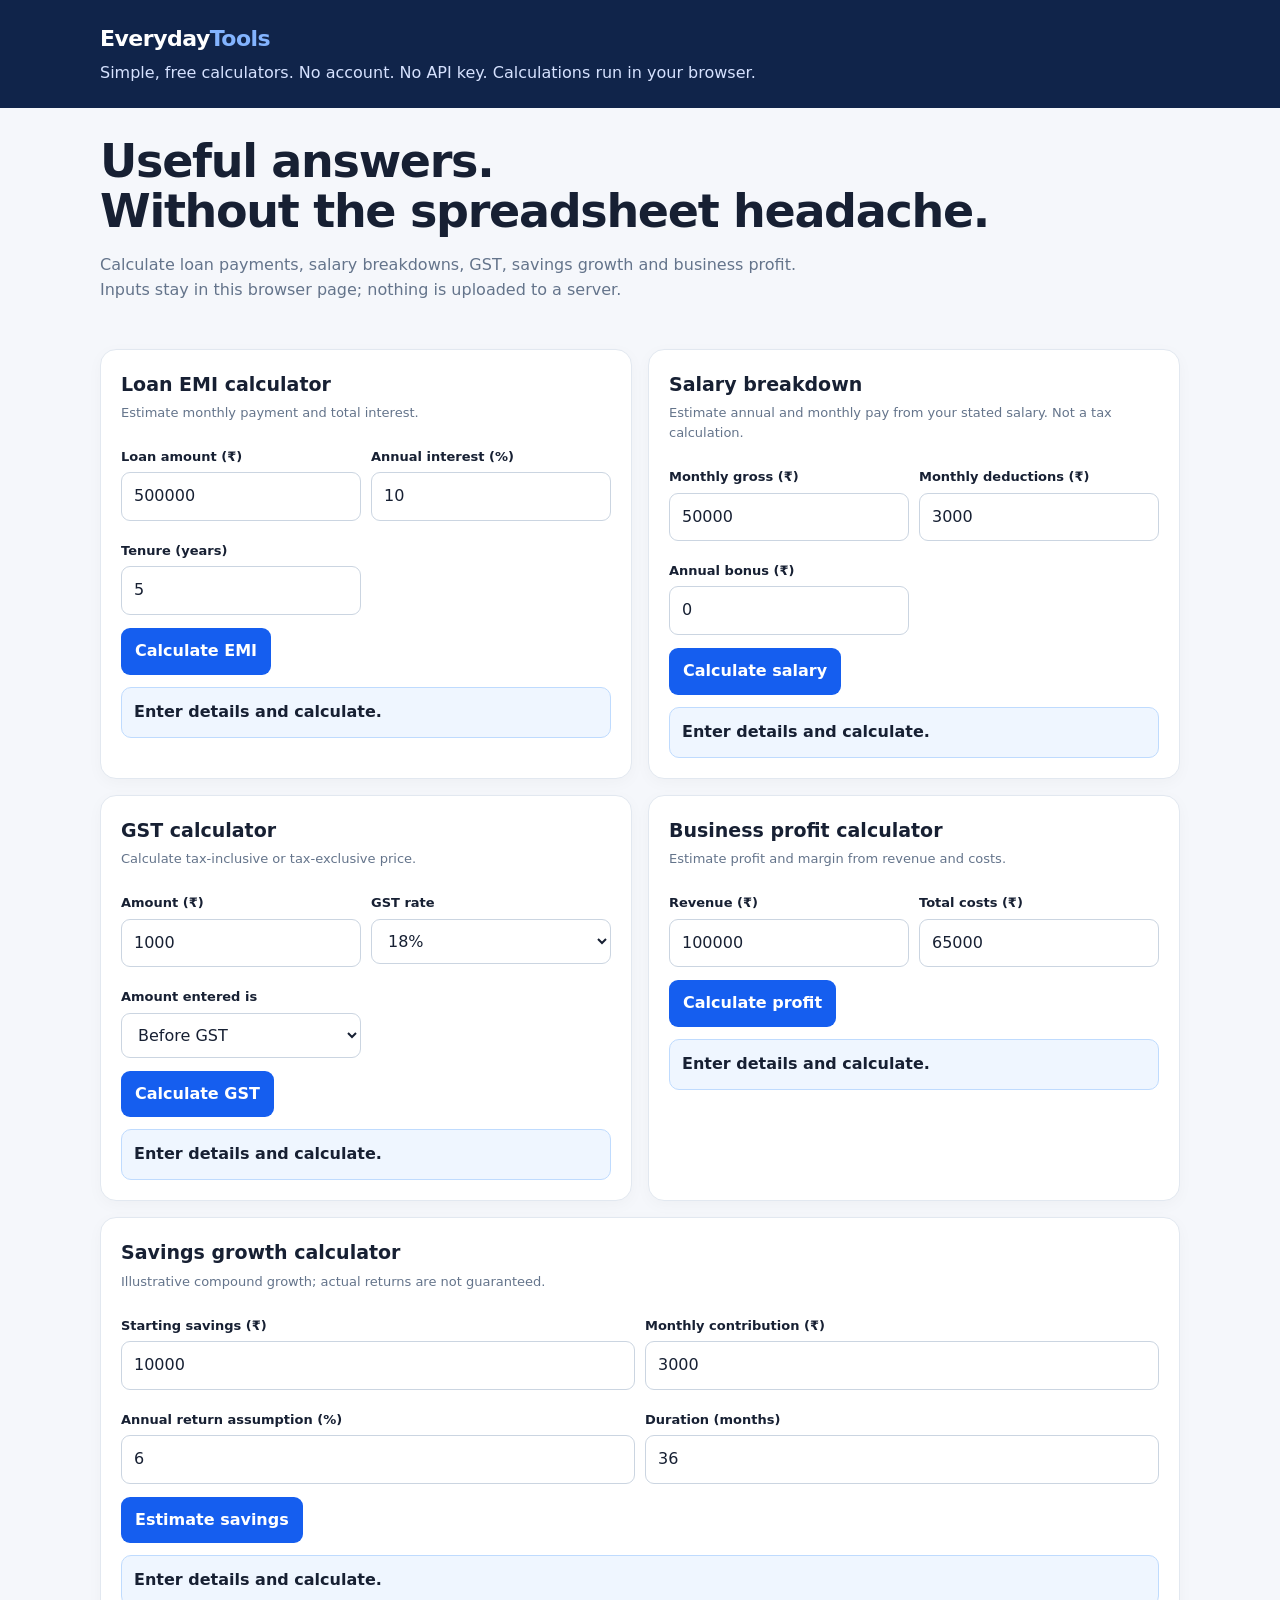
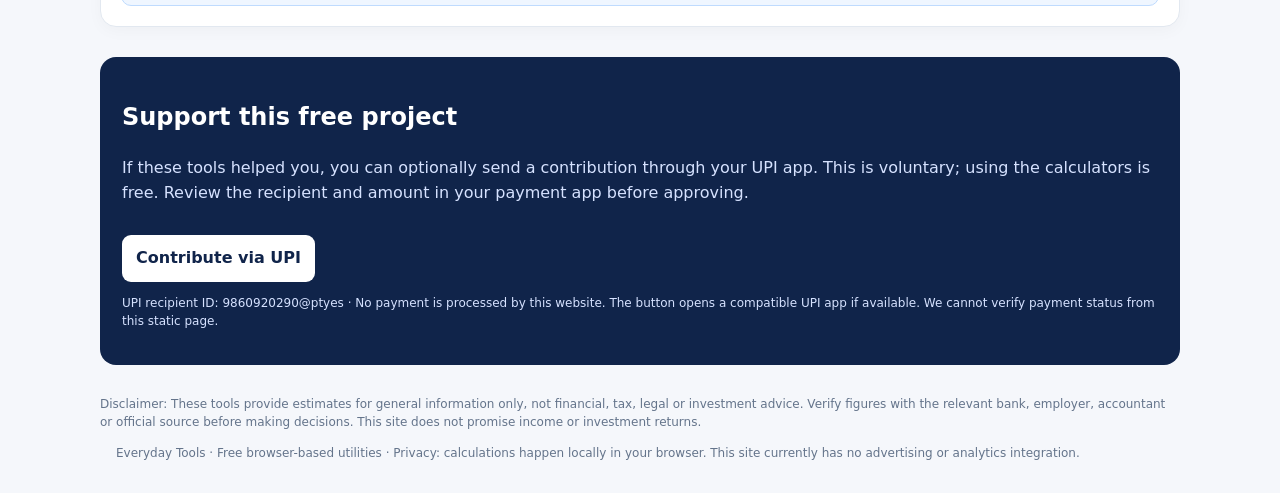
==== utility-hub/index.html @ 8809e0bb "Add Everyday Tools utility hub with local calculators and optional UPI contribution" ====
<!doctype html>
<html lang="en">
<head>
<meta charset="utf-8"><meta name="viewport" content="width=device-width,initial-scale=1">
<meta name="description" content="Free, privacy-friendly salary, EMI, savings, GST and business profit calculators. No sign-up or paid API required.">
<title>Everyday Tools — Free Calculators</title>
<style>
:root{color-scheme:light;--ink:#172033;--muted:#64748b;--line:#e2e8f0;--panel:#fff;--bg:#f5f7fb;--brand:#155eef;--green:#087443}*{box-sizing:border-box}body{margin:0;background:var(--bg);color:var(--ink);font:16px/1.55 system-ui,-apple-system,BlinkMacSystemFont,"Segoe UI",sans-serif}header{background:#10244a;color:white;padding:22px 16px}header .wrap,main,footer{max-width:1080px;margin:auto}.brand{font-weight:850;font-size:22px;letter-spacing:-.5px}.brand span{color:#83b4ff}.sub{color:#d6e2ff;margin:5px 0 0}.hero{padding:28px 0 12px}.hero h1{font-size:clamp(30px,5vw,46px);line-height:1.1;letter-spacing:-1.3px;margin:0 0 12px}.hero p{color:var(--muted);max-width:720px}.tools{display:grid;grid-template-columns:repeat(2,minmax(0,1fr));gap:16px;margin:18px 0 30px}.card{background:var(--panel);border:1px solid var(--line);border-radius:16px;padding:20px;box-shadow:0 4px 16px #0f172a08;min-width:0}.card h2{font-size:19px;margin:0 0 4px}.desc{color:var(--muted);font-size:13px;margin:0 0 14px}label{display:block;font-size:13px;font-weight:650;margin:10px 0 5px}input,select{width:100%;border:1px solid #cbd5e1;border-radius:9px;padding:11px 12px;font:inherit;background:white;color:var(--ink)}.fields{display:grid;grid-template-columns:1fr 1fr;gap:10px}button,.btn{display:inline-block;border:0;border-radius:9px;padding:11px 14px;background:var(--brand);color:white;font-weight:750;text-decoration:none;cursor:pointer;font:inherit;font-weight:750;margin-top:13px}.result{background:#eff6ff;border:1px solid #bfdbfe;padding:12px;border-radius:10px;margin-top:12px;min-height:48px;font-weight:750;overflow-wrap:anywhere}.result small{display:block;color:#475569;font-weight:500}.wide{grid-column:1/-1}.support{background:#10244a;color:white;border-radius:16px;padding:22px;margin:18px 0 30px}.support p{color:#d6e2ff}.support a{background:#fff;color:#10244a}.note{font-size:12px;color:var(--muted)}footer{padding:0 16px 30px;color:var(--muted);font-size:12px} @media(max-width:720px){.tools{grid-template-columns:1fr}.wide{grid-column:auto}.fields{gap:8px}.card{padding:16px}}
</style>
</head>
<body>
<header><div class="wrap"><div class="brand">Everyday<span>Tools</span></div><p class="sub">Simple, free calculators. No account. No API key. Calculations run in your browser.</p></div></header>
<main>
<section class="hero"><h1>Useful answers.<br>Without the spreadsheet headache.</h1><p>Calculate loan payments, salary breakdowns, GST, savings growth and business profit. Inputs stay in this browser page; nothing is uploaded to a server.</p></section>
<div class="tools">
<section class="card"><h2>Loan EMI calculator</h2><p class="desc">Estimate monthly payment and total interest.</p><div class="fields"><div><label for="principal">Loan amount (₹)</label><input id="principal" type="number" min="0" value="500000"></div><div><label for="rate">Annual interest (%)</label><input id="rate" type="number" min="0" step=".1" value="10"></div><div><label for="tenure">Tenure (years)</label><input id="tenure" type="number" min=".1" step=".5" value="5"></div></div><button onclick="emi()">Calculate EMI</button><div class="result" id="emiResult" aria-live="polite">Enter details and calculate.</div></section>
<section class="card"><h2>Salary breakdown</h2><p class="desc">Estimate annual and monthly pay from your stated salary. Not a tax calculation.</p><div class="fields"><div><label for="monthly">Monthly gross (₹)</label><input id="monthly" type="number" min="0" value="50000"></div><div><label for="deduct">Monthly deductions (₹)</label><input id="deduct" type="number" min="0" value="3000"></div><div><label for="bonus">Annual bonus (₹)</label><input id="bonus" type="number" min="0" value="0"></div></div><button onclick="salary()">Calculate salary</button><div class="result" id="salaryResult" aria-live="polite">Enter details and calculate.</div></section>
<section class="card"><h2>GST calculator</h2><p class="desc">Calculate tax-inclusive or tax-exclusive price.</p><div class="fields"><div><label for="amount">Amount (₹)</label><input id="amount" type="number" min="0" value="1000"></div><div><label for="gstRate">GST rate</label><select id="gstRate"><option value="5">5%</option><option value="12">12%</option><option value="18" selected>18%</option><option value="28">28%</option></select></div><div><label for="gstMode">Amount entered is</label><select id="gstMode"><option value="exclusive">Before GST</option><option value="inclusive">Including GST</option></select></div></div><button onclick="gst()">Calculate GST</button><div class="result" id="gstResult" aria-live="polite">Enter details and calculate.</div></section>
<section class="card"><h2>Business profit calculator</h2><p class="desc">Estimate profit and margin from revenue and costs.</p><div class="fields"><div><label for="revenue">Revenue (₹)</label><input id="revenue" type="number" min="0" value="100000"></div><div><label for="cost">Total costs (₹)</label><input id="cost" type="number" min="0" value="65000"></div></div><button onclick="profit()">Calculate profit</button><div class="result" id="profitResult" aria-live="polite">Enter details and calculate.</div></section>
<section class="card wide"><h2>Savings growth calculator</h2><p class="desc">Illustrative compound growth; actual returns are not guaranteed.</p><div class="fields"><div><label for="starting">Starting savings (₹)</label><input id="starting" type="number" min="0" value="10000"></div><div><label for="contribution">Monthly contribution (₹)</label><input id="contribution" type="number" min="0" value="3000"></div><div><label for="returnRate">Annual return assumption (%)</label><input id="returnRate" type="number" min="0" step=".1" value="6"></div><div><label for="months">Duration (months)</label><input id="months" type="number" min="1" max="1200" value="36"></div></div><button onclick="savings()">Estimate savings</button><div class="result" id="savingsResult" aria-live="polite">Enter details and calculate.</div></section>
</div>
<section class="support"><h2>Support this free project</h2><p>If these tools helped you, you can optionally send a contribution through your UPI app. This is voluntary; using the calculators is free. Review the recipient and amount in your payment app before approving.</p><a class="btn" id="upiLink" href="upi://pay?pa=9860920290%40ptyes&amp;pn=Everyday%20Tools&amp;cu=INR" rel="nofollow">Contribute via UPI</a><p class="note">UPI recipient ID: 9860920290@ptyes · No payment is processed by this website. The button opens a compatible UPI app if available. We cannot verify payment status from this static page.</p></section>
<p class="note">Disclaimer: These tools provide estimates for general information only, not financial, tax, legal or investment advice. Verify figures with the relevant bank, employer, accountant or official source before making decisions. This site does not promise income or investment returns.</p>
</main>
<footer>Everyday Tools · Free browser-based utilities · Privacy: calculations happen locally in your browser. This site currently has no advertising or analytics integration.</footer>
<script>
const n=id=>Math.max(0,Number(document.getElementById(id).value)||0);
const money=x=>new Intl.NumberFormat('en-IN',{style:'currency',currency:'INR',maximumFractionDigits:2}).format(Number.isFinite(x)?x:0);
function emi(){let p=n('principal'),r=n('rate')/1200,months=Math.round(n('tenure')*12);if(!p||!months){document.getElementById('emiResult').textContent='Enter a positive loan amount and tenure.';return}let e=r===0?p/months:p*r*Math.pow(1+r,months)/(Math.pow(1+r,months)-1);document.getElementById('emiResult').innerHTML='Monthly EMI: '+money(e)+'<small>Total repayment: '+money(e*months)+' · Estimated interest: '+money(e*months-p)+'</small>'}
function salary(){let m=n('monthly'),d=n('deduct'),b=n('bonus');document.getElementById('salaryResult').innerHTML='Estimated monthly take-home: '+money(Math.max(0,m-d))+'<small>Annual gross incl. bonus: '+money(m*12+b)+' · Annual stated deductions: '+money(d*12)+' · Excludes tax and deductions not entered.</small>'}
function gst(){let a=n('amount'),r=n('gstRate')/100,inc=document.getElementById('gstMode').value==='inclusive';let base=inc?a/(1+r):a,tax=inc?a-base:a*r,total=inc?a:a+tax;document.getElementById('gstResult').innerHTML='Total amount: '+money(total)+'<small>Taxable value: '+money(base)+' · GST component: '+money(tax)+'</small>'}
function profit(){let rev=n('revenue'),cost=n('cost'),p=rev-cost,margin=rev?p/rev*100:0;document.getElementById('profitResult').innerHTML='Estimated profit: '+money(p)+'<small>Profit margin: '+margin.toFixed(2)+'% · Cost ratio: '+(rev?cost/rev*100:0).toFixed(2)+'%</small>'}
function savings(){let p=n('starting'),c=n('contribution'),rate=n('returnRate')/1200,m=Math.min(1200,Math.floor(n('months')));if(!m){document.getElementById('savingsResult').textContent='Enter a duration of at least one month.';return}let total=p;for(let i=0;i<m;i++)total=total*(1+rate)+c;let invested=p+c*m;document.getElementById('savingsResult').innerHTML='Illustrative ending balance: '+money(total)+'<small>Total contributions: '+money(invested)+' · Assumed growth: '+money(total-invested)+' · Actual returns may be lower or negative.</small>'}
</script>
</body></html>
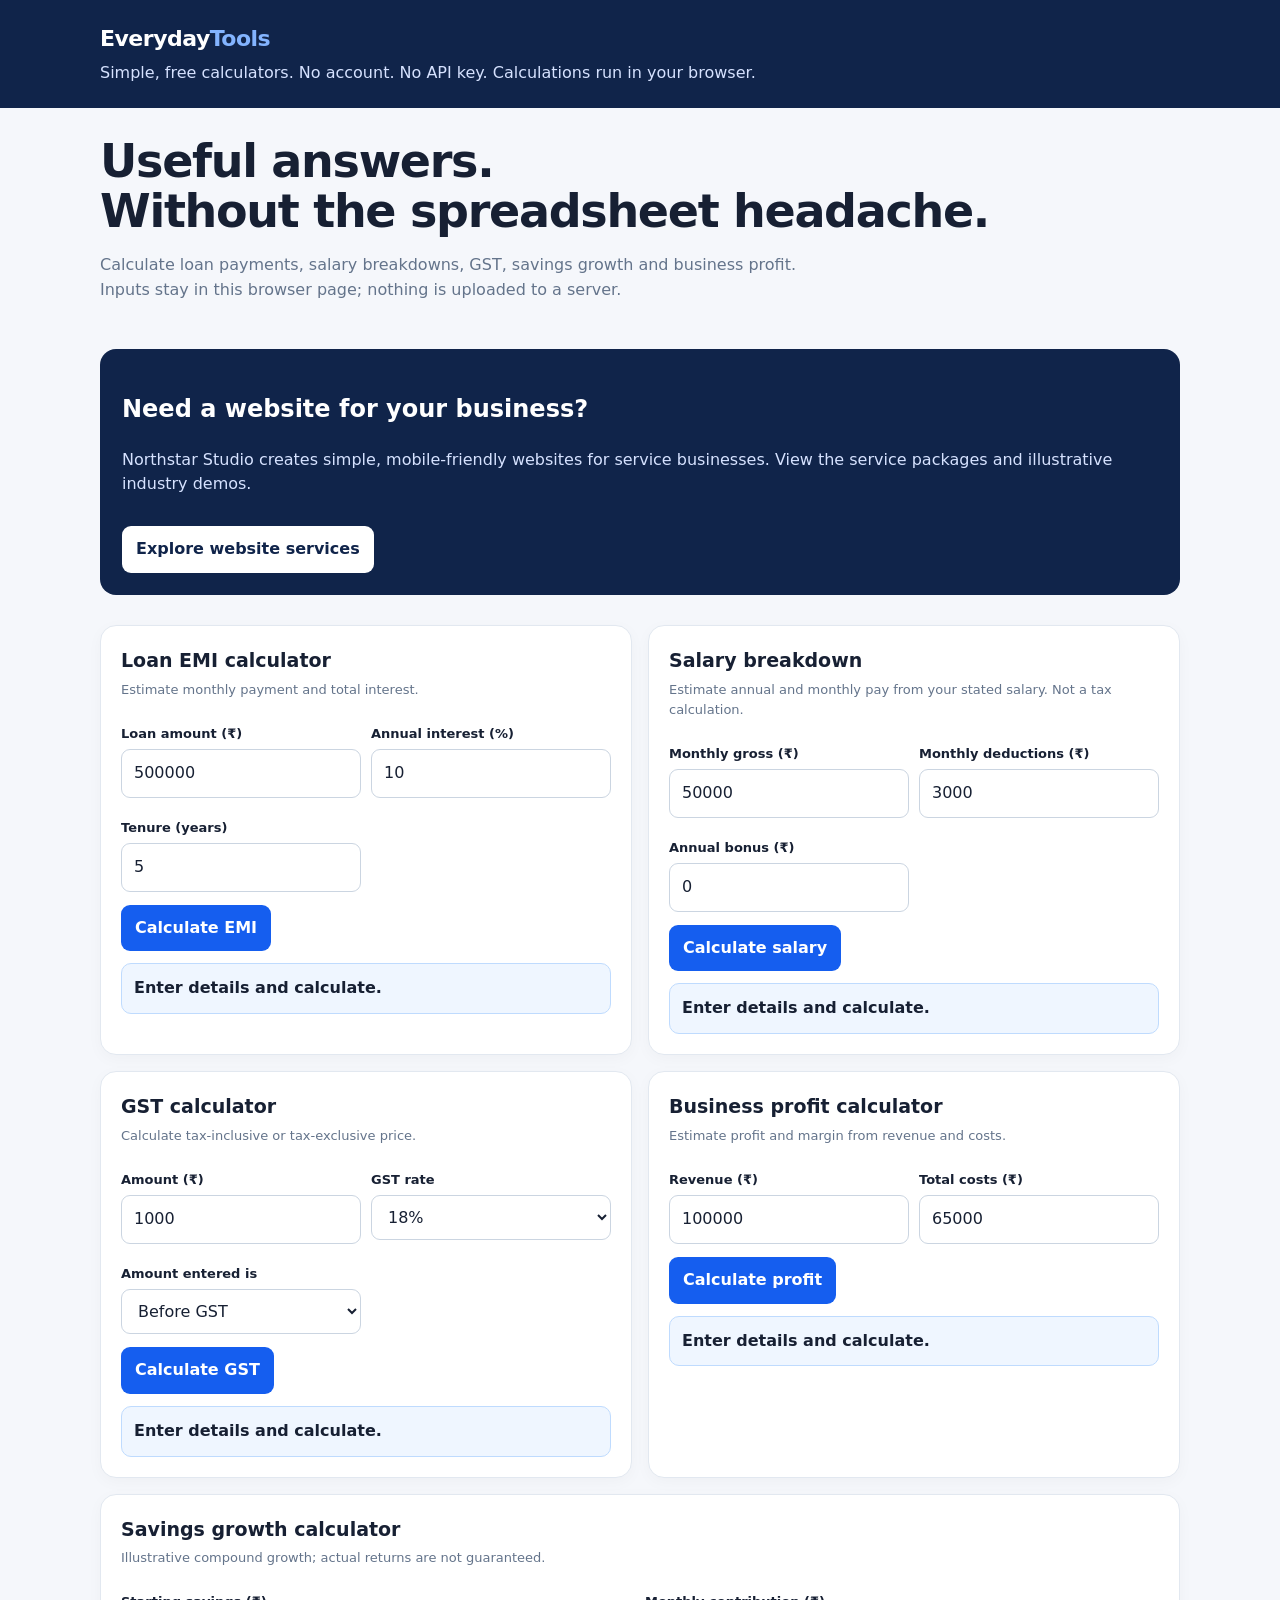
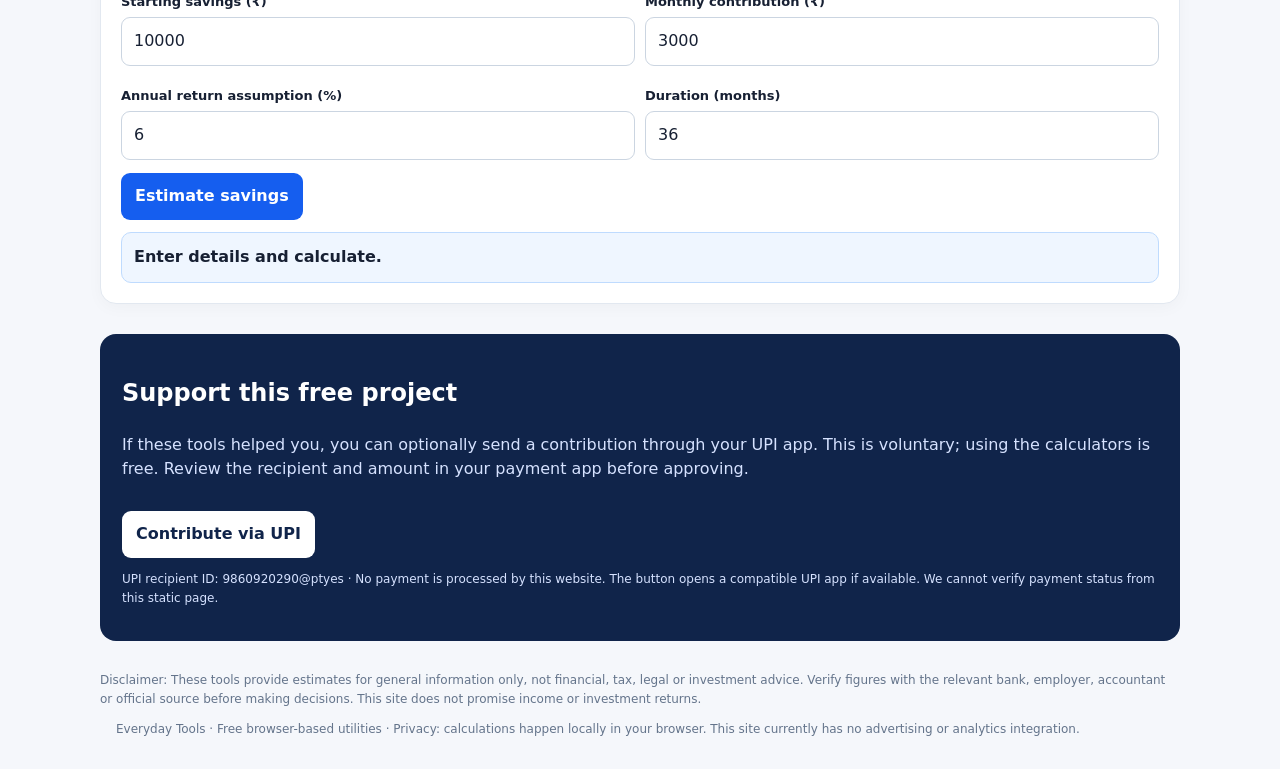
==== commit 2d9669de: "Add Northstar Studio service link to published tools homepage" ====
--- a/utility-hub/index.html
+++ b/utility-hub/index.html
@@ -3,6 +3,16 @@
 <head>
 <meta charset="utf-8"><meta name="viewport" content="width=device-width,initial-scale=1">
 <meta name="description" content="Free, privacy-friendly salary, EMI, savings, GST and business profit calculators. No sign-up or paid API required.">
+<meta name="robots" content="index,follow">
+<link rel="canonical" href="https://arjun555557.github.io/calculator-using-HTML/">
+<meta property="og:type" content="website">
+<meta property="og:title" content="Everyday Tools — Free Online Calculators">
+<meta property="og:description" content="Free EMI, salary, GST, savings and business profit calculators. No sign-up; calculations run in your browser.">
+<meta property="og:url" content="https://arjun555557.github.io/calculator-using-HTML/">
+<meta name="theme-color" content="#10244a">
+<script type="application/ld+json">
+{"@context":"https://schema.org","@type":"WebApplication","name":"Everyday Tools","url":"https://arjun555557.github.io/calculator-using-HTML/","applicationCategory":"UtilitiesApplication","operatingSystem":"Any","description":"Free browser-based EMI, salary, GST, savings growth and business profit calculators.","offers":{"@type":"Offer","price":"0","priceCurrency":"INR"}}
+</script>
 <title>Everyday Tools — Free Calculators</title>
 <style>
 :root{color-scheme:light;--ink:#172033;--muted:#64748b;--line:#e2e8f0;--panel:#fff;--bg:#f5f7fb;--brand:#155eef;--green:#087443}*{box-sizing:border-box}body{margin:0;background:var(--bg);color:var(--ink);font:16px/1.55 system-ui,-apple-system,BlinkMacSystemFont,"Segoe UI",sans-serif}header{background:#10244a;color:white;padding:22px 16px}header .wrap,main,footer{max-width:1080px;margin:auto}.brand{font-weight:850;font-size:22px;letter-spacing:-.5px}.brand span{color:#83b4ff}.sub{color:#d6e2ff;margin:5px 0 0}.hero{padding:28px 0 12px}.hero h1{font-size:clamp(30px,5vw,46px);line-height:1.1;letter-spacing:-1.3px;margin:0 0 12px}.hero p{color:var(--muted);max-width:720px}.tools{display:grid;grid-template-columns:repeat(2,minmax(0,1fr));gap:16px;margin:18px 0 30px}.card{background:var(--panel);border:1px solid var(--line);border-radius:16px;padding:20px;box-shadow:0 4px 16px #0f172a08;min-width:0}.card h2{font-size:19px;margin:0 0 4px}.desc{color:var(--muted);font-size:13px;margin:0 0 14px}label{display:block;font-size:13px;font-weight:650;margin:10px 0 5px}input,select{width:100%;border:1px solid #cbd5e1;border-radius:9px;padding:11px 12px;font:inherit;background:white;color:var(--ink)}.fields{display:grid;grid-template-columns:1fr 1fr;gap:10px}button,.btn{display:inline-block;border:0;border-radius:9px;padding:11px 14px;background:var(--brand);color:white;font-weight:750;text-decoration:none;cursor:pointer;font:inherit;font-weight:750;margin-top:13px}.result{background:#eff6ff;border:1px solid #bfdbfe;padding:12px;border-radius:10px;margin-top:12px;min-height:48px;font-weight:750;overflow-wrap:anywhere}.result small{display:block;color:#475569;font-weight:500}.wide{grid-column:1/-1}.support{background:#10244a;color:white;border-radius:16px;padding:22px;margin:18px 0 30px}.support p{color:#d6e2ff}.support a{background:#fff;color:#10244a}.note{font-size:12px;color:var(--muted)}footer{padding:0 16px 30px;color:var(--muted);font-size:12px} @media(max-width:720px){.tools{grid-template-columns:1fr}.wide{grid-column:auto}.fields{gap:8px}.card{padding:16px}}
@@ -12,6 +22,7 @@
 <header><div class="wrap"><div class="brand">Everyday<span>Tools</span></div><p class="sub">Simple, free calculators. No account. No API key. Calculations run in your browser.</p></div></header>
 <main>
 <section class="hero"><h1>Useful answers.<br>Without the spreadsheet headache.</h1><p>Calculate loan payments, salary breakdowns, GST, savings growth and business profit. Inputs stay in this browser page; nothing is uploaded to a server.</p></section>
+<section class="support"><h2>Need a website for your business?</h2><p>Northstar Studio creates simple, mobile-friendly websites for service businesses. View the service packages and illustrative industry demos.</p><a class="btn" href="northstar/index.html">Explore website services</a></section>
 <div class="tools">
 <section class="card"><h2>Loan EMI calculator</h2><p class="desc">Estimate monthly payment and total interest.</p><div class="fields"><div><label for="principal">Loan amount (₹)</label><input id="principal" type="number" min="0" value="500000"></div><div><label for="rate">Annual interest (%)</label><input id="rate" type="number" min="0" step=".1" value="10"></div><div><label for="tenure">Tenure (years)</label><input id="tenure" type="number" min=".1" step=".5" value="5"></div></div><button onclick="emi()">Calculate EMI</button><div class="result" id="emiResult" aria-live="polite">Enter details and calculate.</div></section>
 <section class="card"><h2>Salary breakdown</h2><p class="desc">Estimate annual and monthly pay from your stated salary. Not a tax calculation.</p><div class="fields"><div><label for="monthly">Monthly gross (₹)</label><input id="monthly" type="number" min="0" value="50000"></div><div><label for="deduct">Monthly deductions (₹)</label><input id="deduct" type="number" min="0" value="3000"></div><div><label for="bonus">Annual bonus (₹)</label><input id="bonus" type="number" min="0" value="0"></div></div><button onclick="salary()">Calculate salary</button><div class="result" id="salaryResult" aria-live="polite">Enter details and calculate.</div></section>
